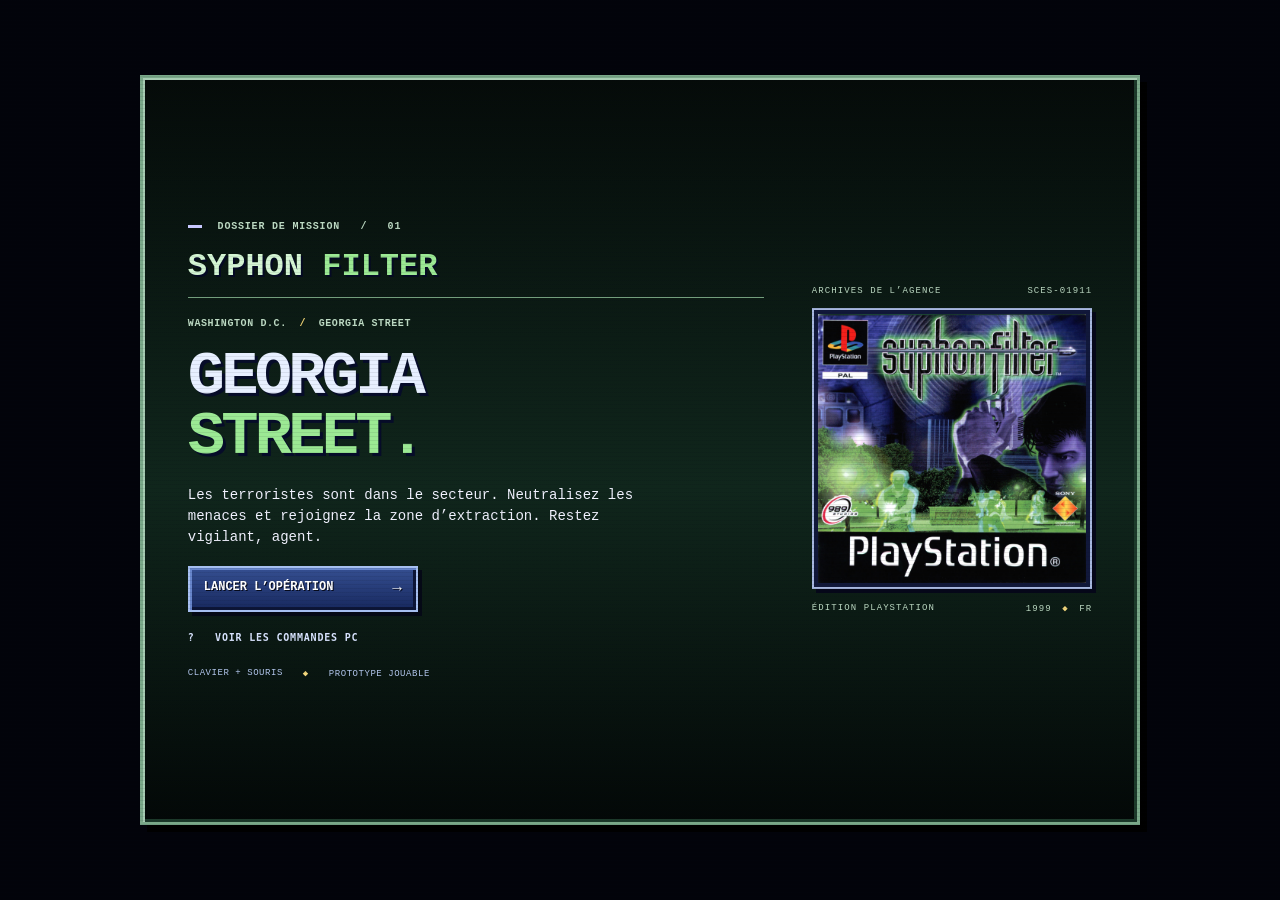
==== preview/index.html @ b29f9eac "Preview retro interface and camera fixes" ====
<!doctype html>
<html lang="fr">
<head>
  <meta charset="utf-8">
  <meta name="viewport" content="width=device-width,initial-scale=1">
  <meta name="theme-color" content="#07100e">
  <title>Syphon Filter — Georgia Street</title>
  <link rel="stylesheet" href="web/interface.css?v=4">
</head>
<body>
  <main class="game-shell" aria-label="Syphon Filter, mission Georgia Street">
    <canvas id="game" tabindex="0" aria-label="Vue à la troisième personne de Georgia Street"></canvas>
    <div class="screen-shade" aria-hidden="true"></div>
    <header class="mission-header"><div class="mission-id"><span>AGENCE / OPÉRATION 01</span><strong>GEORGIA STREET</strong></div><div class="connection"><i></i><span id="frame-state">EN ATTENTE</span></div></header>
    <div class="objectives"><div class="objectives-title">OBJECTIFS PROVISOIRES <span id="remaining-hud">MENACES · 03</span></div><div class="objective" id="objective-threats"><b>01</b><span>Sécuriser la zone</span></div><div class="objective" id="objective-exit"><b>02</b><span>Rejoindre l’extraction</span></div><span id="objective-hud" class="sr-only">SÉCURISEZ LA ZONE</span></div>
    <div class="reticle" aria-hidden="true"><i></i></div>
    <div class="message" id="message" aria-live="polite">EN ATTENTE DE L’AGENT</div>
    <div class="hud-bottom"><div class="health"><div class="hud-label">INTÉGRITÉ <strong id="health-hud">100</strong></div><div class="meter"><div id="health-bar"></div></div></div><div class="agent-label"><span>AGENT DE TERRAIN</span><strong>GABE LOGAN</strong></div><div class="ammo"><span>9 MM · SILENCIEUX</span><strong id="ammo-hud">15 / 45</strong></div></div>
    <button class="help-open" id="help-open" type="button" aria-haspopup="dialog">? &nbsp; COMMANDES PC · H</button>
    <div class="controls-hint">Z / S <span>AVANCER / RECULER</span><i>·</i> Q / D <span>TOURNER</span><i>·</i> SOURIS <span>VISER</span><i>·</i> CLIC <span>TIRER</span><i>·</i> R <span>RECHARGER</span><i>·</i> ÉCHAP <span>LIBÉRER LA SOURIS</span></div>
    <div class="sr-only" aria-hidden="true"><span id="health-side">100 %</span><span id="ammo-side">15 / 45</span><span id="status-side">EN ATTENTE</span></div>
    <div class="cinematics" id="cinematics" hidden><video id="intro-video" playsinline preload="none" aria-label="Cinématique originale du jeu"></video><button type="button" id="skip-intro">PASSER LES CINÉMATIQUES <span>→</span></button></div>
    <div class="overlay" id="overlay">
      <div class="overlay-inner">
        <div class="overlay-card">
          <div class="overlay-kicker"><span></span> DOSSIER DE MISSION &nbsp; / &nbsp; 01</div>
          <h1>SYPHON <em>FILTER</em></h1>
          <div class="rule"></div>
          <div class="briefing-label">WASHINGTON D.C. <span>/</span> GEORGIA STREET</div>
          <h2 id="overlay-title">GEORGIA<br><em>STREET.</em></h2>
          <p id="overlay-text">Les terroristes sont dans le secteur. Neutralisez les menaces et rejoignez la zone d’extraction. Restez vigilant, agent.</p>
          <button id="start" type="button">LANCER L’OPÉRATION <span>→</span></button>
          <button class="help-link" id="help-brief" type="button" aria-haspopup="dialog">? &nbsp; VOIR LES COMMANDES PC</button>
          <div class="overlay-meta"><span>CLAVIER + SOURIS</span><span>PROTOTYPE JOUABLE</span></div>
        </div>
        <figure class="cover-display" aria-label="Jaquette originale française du jeu PlayStation">
          <div class="cover-topline"><span>ARCHIVES DE L’AGENCE</span><span>SCES-01911</span></div>
          <div class="cover-frame"><img src="web/assets/cover.jpg" alt="Jaquette originale de Syphon Filter sur PlayStation" width="1406" height="1407"></div>
          <figcaption><span>ÉDITION PLAYSTATION</span><span>1999 <b>◆</b> FR</span></figcaption>
        </figure>
      </div>
    </div>
    <dialog id="controls-dialog" class="controls-dialog" aria-labelledby="controls-title">
      <div class="tutorial-heading"><span>GUIDE DE TERRAIN / PC</span><h2 id="controls-title">COMMANDES <em>PC</em></h2><p>Prends le temps de t’entraîner : la partie est en pause pendant la lecture.</p></div>
      <div class="tutorial-grid">
        <div><div class="tutorial-keys"><kbd>Z</kbd><kbd>Q</kbd><kbd>S</kbd><kbd>D</kbd><span>ou</span><kbd>↑</kbd><kbd>←</kbd><kbd>↓</kbd><kbd>→</kbd></div><strong>Se déplacer</strong><p>Z avance, S recule ; Q et D font tourner Gabe à gauche et à droite.</p></div>
        <div><div class="tutorial-keys"><kbd>SOURIS</kbd></div><strong>Regarder et viser</strong><p>Bouge la souris pour tourner la caméra et placer le viseur sur une cible.</p></div>
        <div><div class="tutorial-keys"><kbd>CLIC GAUCHE</kbd></div><strong>Tirer</strong><p>Clique pour tirer. Les murs et les véhicules arrêtent les balles.</p></div>
        <div><div class="tutorial-keys"><kbd>R</kbd><kbd>MAJ</kbd></div><strong>Recharger / marcher</strong><p>R recharge. Maintiens Maj pour te déplacer plus lentement.</p></div>
        <div><div class="tutorial-keys"><kbd>ÉCHAP</kbd><kbd>CLIC</kbd></div><strong>Libérer la souris</strong><p>Échap libère le pointeur ; clique dans le jeu pour reprendre la visée.</p></div>
      </div>
      <div class="tutorial-actions"><span>Appuie sur H pour rouvrir ce guide à tout moment.</span><button type="button" id="help-close">J’AI COMPRIS <b>→</b></button></div>
    </dialog>
  </main>
  <script src="web/assets/intro-briefing.js?v=4"></script>
  <script src="web/assets/georgia-street.js?v=4"></script>
  <script src="web/assets/georgia-textured.js?v=4"></script>
  <script src="web/assets/characters.js?v=4"></script>
  <script src="web/assets/animations.js?v=4"></script>
  <script src="web/assets/props.js?v=4"></script>
  <script src="web/math.js?v=4"></script>
  <script src="web/renderer.js?v=4"></script>
  <script src="web/tutorial.js?v=4"></script>
  <script src="web/mission.js?v=4"></script>
  <script src="web/ps1-rules.js?v=4"></script>
  <script src="web/game.js?v=4"></script>
</body>
</html>
---- preview/web/interface.css ----
:root{color-scheme:dark;--ink:#dce9d7;--accent:#bfe875;--muted:#95a79a;--panel:#101a17}*{box-sizing:border-box}html,body{height:100%;margin:0;background:#09110f;color:var(--ink);font-family:Arial,system-ui,sans-serif;overflow:hidden}.game-shell{position:relative;width:100%;height:100%;min-height:360px;overflow:hidden;background:#101b16}canvas{display:block;width:100%;height:100%;outline:none;cursor:crosshair}.screen-shade{position:absolute;inset:0;pointer-events:none;background:linear-gradient(to bottom,rgba(3,8,7,.62),transparent 20%,transparent 69%,rgba(3,8,7,.8)),linear-gradient(90deg,rgba(3,8,7,.25),transparent 30%,transparent 70%,rgba(3,8,7,.25))}.mission-header,.objectives,.hud-bottom,.controls-hint,.message,.overlay-kicker,.briefing-label,.overlay-meta{font-family:ui-monospace,Consolas,monospace;letter-spacing:.11em}.mission-header{position:absolute;inset:27px 32px auto;display:flex;align-items:start;justify-content:space-between;pointer-events:none}.mission-id span,.mission-id strong{display:block}.mission-id span{font-size:9px;color:#a1b5a1}.mission-id strong{font-size:14px;letter-spacing:.14em;margin-top:7px}.connection{font-size:10px;color:#d5e4cd}.connection i{display:inline-block;width:7px;height:7px;border-radius:50%;background:var(--accent);box-shadow:0 0 9px var(--accent);margin-right:8px}.objectives{position:absolute;right:32px;top:95px;min-width:232px;padding:14px 16px;background:rgba(6,14,10,.75);border-left:2px solid #a5cc70;font-size:10px;pointer-events:none}.objectives-title{display:flex;justify-content:space-between;gap:12px;color:#a4b7a3;padding-bottom:10px;border-bottom:1px solid #455844}.objectives-title span{color:var(--accent);font-size:9px}.objective{display:flex;align-items:center;gap:10px;margin-top:11px;color:#d3dfcc;letter-spacing:.02em}.objective b{display:grid;place-items:center;border:1px solid #70826e;width:23px;height:23px;font-size:9px;font-weight:400}.objective.done b{background:var(--accent);border-color:var(--accent);color:#0a120a}.reticle{position:absolute;top:50%;left:50%;width:27px;height:27px;transform:translate(-50%,-50%);border:1px solid rgba(211,239,192,.7);border-radius:50%;pointer-events:none}.reticle:before,.reticle:after,.reticle i:before,.reticle i:after{content:'';position:absolute;background:#dcf4d1}.reticle:before,.reticle:after{height:1px;width:7px;top:12px}.reticle:before{left:-7px}.reticle:after{right:-7px}.reticle i:before,.reticle i:after{width:1px;height:7px;left:12px}.reticle i:before{top:-7px}.reticle i:after{bottom:-7px}.message{position:absolute;left:50%;bottom:120px;transform:translateX(-50%);background:rgba(5,13,8,.75);padding:8px 13px;font-size:10px;color:#d6ebc5;white-space:nowrap;pointer-events:none}.hud-bottom{position:absolute;bottom:50px;left:32px;right:32px;display:flex;align-items:end;gap:18px;pointer-events:none}.health{width:180px}.hud-label,.ammo span,.agent-label span{display:block;color:#a8bba7;font-size:9px}.hud-label strong{float:right;color:#f0f6eb;font-size:15px}.meter{height:6px;background:#344337;border:1px solid #63765e;margin-top:9px}.meter>div{width:100%;height:100%;background:var(--accent)}.agent-label{border-left:1px solid #667b66;padding-left:17px}.agent-label strong{display:block;margin-top:7px;font-size:12px}.ammo{margin-left:auto;text-align:right}.ammo strong{display:block;margin-top:5px;font-size:25px;font-weight:700;color:#f5f9ed;letter-spacing:.02em}.controls-hint{position:absolute;bottom:18px;left:32px;right:32px;color:#c6d6c1;font-size:9px;pointer-events:none}.controls-hint span{color:#8b9c8a}.controls-hint i{font-style:normal;color:var(--accent);padding:0 8px}.overlay{position:absolute;inset:0;display:flex;align-items:center;padding:6vw;background:linear-gradient(90deg,rgba(4,10,7,.97),rgba(4,10,7,.88) 34%,rgba(4,10,7,.36) 68%,rgba(4,10,7,.22))}.overlay[hidden]{display:none}.overlay-card{width:min(550px,100%)}.overlay-kicker{color:var(--accent);font-size:10px}.overlay-kicker span{display:inline-block;width:22px;height:2px;vertical-align:middle;background:var(--accent);margin-right:9px}.overlay h1{font-size:clamp(20px,3vw,34px);letter-spacing:-.04em;margin:25px 0 18px;font-weight:900}.overlay h1 em,.overlay h2 em{font-style:normal;color:var(--accent)}.rule{width:100%;height:1px;background:#52664e}.briefing-label{font-size:10px;color:#a6b9a2;margin-top:25px}.briefing-label span{color:var(--accent);margin:0 6px}.overlay h2{font-size:clamp(50px,7vw,96px);line-height:.88;letter-spacing:-.055em;margin:18px 0;font-weight:900}.overlay p{max-width:390px;color:#b3c2af;font-size:15px;line-height:1.65;margin:0 0 27px}.overlay button{background:var(--accent);color:#101a0d;border:0;padding:17px 20px;font:700 11px ui-monospace,monospace;letter-spacing:.07em;cursor:pointer}.overlay button:hover{background:#e4ffa9}.overlay button span{font-size:16px;margin-left:25px}.overlay button:disabled{opacity:.4;cursor:default}.overlay-meta{display:flex;gap:20px;margin-top:28px;font-size:9px;color:#829580}.sr-only{position:absolute;width:1px;height:1px;overflow:hidden;clip:rect(0,0,0,0);white-space:nowrap}@media(max-width:700px){.mission-header{inset:18px 18px auto}.objectives{right:18px;top:75px;min-width:190px}.hud-bottom{left:18px;right:18px;bottom:42px}.health{width:110px}.agent-label{display:none}.controls-hint{left:18px;right:18px;bottom:12px;font-size:8px}.controls-hint i{padding:0 3px}.message{bottom:105px;max-width:90%;overflow:hidden;text-overflow:ellipsis}.overlay{padding:7vw}.overlay p{font-size:13px}.overlay h2{font-size:52px}.overlay-meta{margin-top:18px}}

.cinematics{position:absolute;inset:0;z-index:5;background:#000;display:flex;align-items:center;justify-content:center}.cinematics[hidden]{display:none}.cinematics video{display:block;width:100%;height:100%;object-fit:contain}.cinematics button{position:absolute;right:28px;bottom:28px;background:rgba(4,12,8,.8);border:1px solid #9cb98c;color:#e4f1dc;padding:12px 16px;font:700 10px ui-monospace,monospace;letter-spacing:.08em;cursor:pointer}.cinematics button span{padding-left:12px}.overlay p.briefing-text{max-height:32vh;overflow:auto;white-space:pre-line;font-size:13px}.overlay.briefing .overlay-card{max-height:94vh;overflow:auto}.overlay.briefing h2{font-size:clamp(30px,4vw,54px);line-height:1;margin:12px 0}.overlay.briefing .overlay-meta{margin-top:14px}

/* The briefing overlay pairs the mission dossier with the original cover. */
.overlay {
  z-index: 3;
  padding: clamp(24px, 5vw, 76px);
  overflow: auto;
  background:
    radial-gradient(ellipse at 76% 43%, rgba(36, 70, 79, .35), transparent 39%),
    linear-gradient(100deg, rgba(5, 11, 14, .99) 0%, rgba(5, 13, 16, .96) 48%, rgba(5, 12, 15, .87) 100%);
}
.overlay-inner {
  display: grid;
  grid-template-columns: minmax(0, 1fr) minmax(220px, 420px);
  gap: clamp(45px, 8vw, 140px);
  align-items: center;
  width: min(100%, 1220px);
  margin: auto;
}
.overlay-card { width: 100%; max-width: 570px; min-width: 0; }
.overlay-kicker { color: #bde67e; letter-spacing: .16em; }
.overlay h1 { font-size: clamp(22px, 2.7vw, 33px); letter-spacing: .025em; margin: 28px 0 20px; }
.overlay h1 em { color: #d8ecd0; }
.rule { background: linear-gradient(90deg, #718b6c, rgba(113,139,108,.1)); }
.briefing-label { margin-top: 34px; color: #b2c6b1; }
.overlay h2 { margin: 22px 0; font-size: clamp(56px, 7.3vw, 108px); letter-spacing: -.06em; }
.overlay h2 em { color: #caf18a; }
.overlay p { max-width: 450px; color: #becbc0; font-size: clamp(14px,1.05vw,16px); line-height: 1.65; }
.overlay button { padding: 18px 20px; min-width: 250px; text-align: left; background: #c8ed88; box-shadow: 0 10px 32px rgba(140,191,92,.1); }
.overlay button span { float: right; margin-left: 24px; }
.overlay button:focus-visible,.cinematics button:focus-visible { outline: 3px solid #f3fff0; outline-offset: 4px; }
.overlay-meta { margin-top: 30px; color: #94a692; }
.overlay-meta span + span:before { content: '◆'; color: #bde67e; margin-right: 20px; }
.cover-display { margin: 0; width: 100%; position: relative; }
.cover-display:before { content: ''; position: absolute; inset: 28% -12% -9% 13%; background: #70b99a; filter: blur(95px); opacity: .12; pointer-events: none; }
.cover-topline,.cover-display figcaption { position: relative; display: flex; justify-content: space-between; gap: 12px; font: 9px ui-monospace,Consolas,monospace; letter-spacing: .12em; color: #9bb4ab; }
.cover-topline { margin-bottom: 12px; }
.cover-frame { position: relative; padding: 6px; border: 1px solid rgba(184,220,189,.45); background: rgba(12,22,26,.8); box-shadow: 0 26px 70px rgba(0,0,0,.45),0 0 50px rgba(80,155,125,.1); }
.cover-frame:before,.cover-frame:after { content: ''; position: absolute; width: 16px; height: 16px; border-color: #c5ed8b; pointer-events: none; z-index: 1; }
.cover-frame:before { top: -3px; left: -3px; border-top: 2px solid; border-left: 2px solid; }
.cover-frame:after { bottom: -3px; right: -3px; border-bottom: 2px solid; border-right: 2px solid; }
.cover-frame img { display: block; width: 100%; height: auto; }
.cover-display figcaption { margin-top: 14px; }
.cover-display figcaption b { color: #c8ed88; padding: 0 4px; }
.overlay.briefing .overlay-inner { align-items: center; }
.overlay.briefing .overlay-card { max-height: min(90vh, 850px); padding-right: 4px; }
.overlay.briefing p.briefing-text { max-height: min(38vh, 360px); color: #c4d0c3; padding-right: 12px; }
@media(max-width: 850px) {
  .overlay-inner { grid-template-columns: minmax(0,1fr) minmax(155px,34%); gap: 30px; }
  .overlay h2 { font-size: clamp(48px,8vw,72px); }
}
@media(max-width: 600px) {
  .overlay { align-items: flex-start; padding: 25px 22px; }
  .overlay-inner { grid-template-columns: minmax(0,1fr) 112px; gap: 14px; align-items: start; }
  .overlay-card { display: contents; }
  .overlay-kicker,.overlay h1,.rule,.briefing-label,.overlay h2,.overlay p,.overlay button,.overlay-meta { grid-column: 1 / -1; }
  .overlay-kicker { margin-top: 3px; }
  .overlay h1 { margin: 4px 0 0; font-size: 24px; }
  .rule { margin: 0; }
  .briefing-label { grid-column: 1; margin: 4px 0 0; line-height: 1.6; }
  .overlay h2 { grid-column: 1; font-size: clamp(38px,10vw,56px); margin: 0; }
  .overlay p { grid-column: 1 / -1; margin: 0; font-size: 13px; line-height: 1.5; }
  .overlay button { margin-top: 2px; width: 100%; }
  .overlay-meta { margin-top: 0; font-size: 8px; }
  .cover-display { grid-column: 2; grid-row: 4 / span 2; }
  .cover-topline,.cover-display figcaption { display: none; }
  .cover-frame { padding: 3px; }
  .overlay.briefing .overlay-card { display: contents; }
  .overlay.briefing p.briefing-text { max-height: 30vh; }
}
@media(max-height: 600px) and (min-width: 601px) {
  .overlay { padding-block: 18px; }
  .overlay-inner { grid-template-columns: minmax(0,1fr) minmax(160px, min(36vh,300px)); }
  .overlay h1 { margin: 12px 0; }
  .briefing-label { margin-top: 14px; }
  .overlay h2 { margin: 10px 0; font-size: clamp(40px,10vh,65px); }
  .overlay p { margin-bottom: 12px; }
  .overlay-meta { margin-top: 12px; }
}
.help-open{position:absolute;z-index:2;right:32px;bottom:90px;border:1px solid #91a98e;background:rgba(5,13,8,.8);color:#e0ecd9;padding:10px 13px;font:700 10px ui-monospace,monospace;letter-spacing:.08em;cursor:pointer}.overlay .help-link{display:block;min-width:0;margin-top:13px;padding:7px 0;background:transparent;box-shadow:none;color:#c9dfbc;border:0;font-size:10px;letter-spacing:.08em;text-align:left}.overlay .help-link:hover{background:transparent;color:#f2ffe9}.controls-dialog{width:min(760px,calc(100vw - 32px));max-height:min(90vh,850px);overflow:auto;border:1px solid #698364;background:#101a17;color:#e3efdf;padding:clamp(20px,4vw,38px);box-shadow:0 30px 100px #000}.controls-dialog::backdrop{background:rgba(2,7,5,.87)}.tutorial-heading>span,.tutorial-actions span{font:10px ui-monospace,monospace;letter-spacing:.1em;color:#9eb39d}.tutorial-heading h2{font-size:clamp(34px,5vw,55px);letter-spacing:-.04em;margin:12px 0 8px}.tutorial-heading h2 em{font-style:normal;color:#c7ec8a}.tutorial-heading p,.tutorial-grid p{color:#a9baaa;line-height:1.5;font-size:13px;margin:7px 0}.tutorial-grid{display:grid;grid-template-columns:1fr 1fr;gap:20px;padding:25px 0}.tutorial-grid>div{border-top:1px solid #465b48;padding-top:14px}.tutorial-grid strong{display:block;color:#edf6e8;font-size:14px;margin-top:11px}.tutorial-keys{display:flex;align-items:center;gap:4px;flex-wrap:wrap}.tutorial-keys kbd{font:700 10px ui-monospace,monospace;min-width:25px;text-align:center;border:1px solid #708771;background:#203023;color:#e5f3dc;padding:7px}.tutorial-keys span{color:#91a391;font-size:11px;padding:0 3px}.tutorial-actions{display:flex;align-items:center;justify-content:space-between;gap:20px;border-top:1px solid #465b48;padding-top:20px}.tutorial-actions button{border:0;background:#c8ed88;color:#101a0d;padding:14px 18px;cursor:pointer;font:700 11px ui-monospace,monospace;white-space:nowrap}.tutorial-actions b{margin-left:16px}.help-open:focus-visible,.help-link:focus-visible,.tutorial-actions button:focus-visible{outline:3px solid #fff;outline-offset:3px}@media(max-width:700px){.help-open{right:18px;bottom:90px}.tutorial-grid{grid-template-columns:1fr;gap:12px}.tutorial-actions{align-items:stretch;flex-direction:column}.tutorial-actions button{width:100%}}
@media (min-width: 701px) and (max-height: 800px){.controls-dialog{padding:24px 30px}.tutorial-heading h2{font-size:42px;margin:7px 0}.tutorial-heading p{margin:5px 0}.tutorial-grid{gap:12px 20px;padding:14px 0}.tutorial-grid>div{padding-top:9px}.tutorial-grid strong{margin-top:7px}.tutorial-grid p{margin:4px 0;font-size:12px}.tutorial-actions{padding-top:13px}}
/* Retro console presentation: hard-edged panels, scanlines and a compact HUD. */
:root{--ink:#e8eeff;--accent:#f4d777;--muted:#aebde7;--panel:#101c4b}
.game-shell{background:#05091b}
.game-shell::after{content:'';position:absolute;inset:0;z-index:4;pointer-events:none;background:repeating-linear-gradient(to bottom,rgba(3,8,22,.08) 0,rgba(3,8,22,.08) 1px,transparent 1px,transparent 4px)}
.mission-header,.objectives,.hud-bottom,.controls-hint,.message,.overlay-kicker,.briefing-label,.overlay-meta,.tutorial-heading,.tutorial-grid,.tutorial-actions{font-family:'Courier New',ui-monospace,monospace;letter-spacing:.06em}
.mission-id strong{font-size:16px;letter-spacing:.08em;color:#f4dfa2;text-shadow:2px 2px #000}
.connection i{background:#f4d777;box-shadow:0 0 6px #ffd767}
.objectives{background:rgba(10,21,60,.92);border:2px solid #7c9cda;box-shadow:inset 0 0 0 2px #162354,4px 4px 0 rgba(0,0,0,.55)}
.objectives-title{color:#f4d777;border-color:#5873ac}.objectives-title span{color:#dce7ff}.objective b{border-color:#8ea9e8;color:#e8efff}.objective.done b{background:#f4d777;color:#16121a;border-color:#f4d777}
.reticle{border:1px solid #f7d777;box-shadow:0 0 2px #000}.reticle:before,.reticle:after,.reticle i:before,.reticle i:after{background:#f7d777}
.message{background:#0d1944;border:1px solid #7c9cda;color:#f8e5a9;box-shadow:3px 3px 0 rgba(0,0,0,.65)}
.meter{background:#101b3d;border:1px solid #94a6c9}.meter>div{background:#efd070}.hud-label,.ammo span,.agent-label span{color:#d5dfff}.hud-label strong,.ammo strong{color:#fbe8a8;text-shadow:2px 2px #000}
.help-open{background:#172457;border:2px solid #93b4ee;color:#fff;box-shadow:inset -2px -2px #080f29,inset 2px 2px #4e67a5}.help-open:hover{color:#ffebaa}
.overlay{background:radial-gradient(ellipse at 78% 45%,rgba(40,78,142,.45),transparent 40%),linear-gradient(120deg,rgba(5,10,30,.98),rgba(9,20,58,.96) 55%,rgba(5,10,32,.92));}
.overlay-inner{position:relative;z-index:1}.overlay-kicker,.briefing-label{color:#c1d5ff}.overlay-kicker span{background:#f4d777}.overlay h1{font-family:'Arial Black',Arial,sans-serif;letter-spacing:.02em;text-shadow:3px 3px #07112f}.overlay h1 em{color:#f6dd8d}.overlay h2{font-family:'Arial Black',Arial,sans-serif;color:#e7efff;letter-spacing:-.04em;text-shadow:4px 4px #050a20}.overlay h2 em{color:#f3d77c}.rule{height:2px;background:linear-gradient(90deg,#a4bdf6,#283b79)}.overlay p{color:#d3def6}.overlay button:not(.help-link){background:linear-gradient(#354f91,#17285e);border:2px solid #a6bff1;box-shadow:inset 2px 2px #6886cc,inset -3px -3px #0c1537,4px 4px 0 #050916;color:#fff;text-shadow:1px 1px #050a1c}.overlay button:not(.help-link):hover{background:linear-gradient(#5776bb,#253b7b);color:#ffebae}.overlay .help-link{color:#d9e4ff}.overlay-meta{color:#b4c8ef}.overlay-meta span+span:before{color:#f3d77c}
.cover-display:before{background:#6c8bea;opacity:.15}.cover-topline,.cover-display figcaption{color:#c2d1f5}.cover-frame{padding:7px;background:#101a40;border:2px solid #a9c0ed;box-shadow:inset 2px 2px #6d87c2,inset -3px -3px #070d22,9px 9px 0 rgba(0,0,0,.55)}.cover-frame:before,.cover-frame:after{border-color:#f3d77c}.cover-display figcaption b{color:#f3d77c}
.controls-dialog{background:#111d4b;border:3px solid #a4baf0;color:#edf1ff;box-shadow:inset 2px 2px #6075ba,inset -3px -3px #080e28,0 30px 100px #000}.tutorial-heading h2 em{color:#f3d77c}.tutorial-heading>span,.tutorial-actions span,.tutorial-grid p,.tutorial-heading p{color:#bfcef4}.tutorial-grid>div,.tutorial-actions{border-color:#50699f}.tutorial-keys kbd{border-color:#9fb5e8;background:#253977;color:#fff;box-shadow:inset -2px -2px #101b45}.tutorial-actions button{background:#e8cf7d;color:#10152e;box-shadow:inset 2px 2px #fff0b6,inset -3px -3px #907831}
@media (prefers-reduced-motion:reduce){*,*::before,*::after{scroll-behavior:auto!important}}
/* The dossier is framed like a 320x240 PlayStation screen. */
.overlay{align-items:center;justify-content:center;padding:12px;background:#02030a}
.overlay-inner{width:min(94vw,122vh,1000px);max-height:94vh;aspect-ratio:4/3;padding:clamp(20px,3.5vw,45px);grid-template-columns:minmax(0,1fr) minmax(150px,31%);gap:clamp(20px,4vw,48px);border:3px solid #8298d3;box-shadow:inset 2px 2px #b4c1eb,inset -3px -3px #1b2856,7px 7px 0 #000;background:linear-gradient(180deg,#0c1643 0%,#17265d 54%,#0b1236 100%);overflow:auto}
.overlay-card{display:block;max-width:none}.overlay-kicker{font:700 10px 'Courier New',monospace;letter-spacing:.08em;color:#c8c8ff}.overlay-kicker span{background:#c8c8ff;width:14px;height:3px}.overlay h1{font:900 clamp(20px,3vw,32px) 'Courier New',monospace;letter-spacing:0;margin:16px 0 12px;text-shadow:2px 2px #050a24}.overlay h1 em{color:#e6df9c}.rule{height:1px;background:#8298d3}.briefing-label{font:700 10px 'Courier New',monospace;margin-top:20px;color:#c8c8ff}.overlay h2{font:900 clamp(34px,5vw,62px)/.96 'Courier New',monospace;letter-spacing:-.06em;margin:18px 0;text-shadow:3px 3px #060c29}.overlay h2 em{color:#f4dc86}.overlay p{font:14px/1.5 'Courier New',monospace;color:#f2f3ff;margin:0 0 18px;max-width:450px}.overlay button:not(.help-link){font:700 12px 'Courier New',monospace;letter-spacing:0;min-width:230px;padding:12px 14px}.overlay-meta{font:9px 'Courier New',monospace;margin-top:18px}.cover-display{max-width:290px;justify-self:end}.cover-display:before{display:none}.cover-topline,.cover-display figcaption{font:9px 'Courier New',monospace;color:#c8c8ff}.cover-frame{border:2px solid #a7b7df;padding:4px;box-shadow:4px 4px 0 #050719;background:#11183a}.cover-frame:before,.cover-frame:after{display:none}
.overlay.briefing .overlay-inner{display:flex;align-items:center;justify-content:center}.overlay.briefing .overlay-card{width:100%;max-width:800px;max-height:100%;padding:clamp(16px,2.5vw,28px);border:2px solid #9babdb;box-shadow:inset 1px 1px #c1cbec,inset -2px -2px #283467;background:#273e7a;overflow:auto}.overlay.briefing .cover-display{display:none}.overlay.briefing .briefing-label{margin-top:12px}.overlay.briefing h2{font-size:clamp(25px,3.2vw,39px);margin:10px 0}.overlay.briefing p.briefing-text{max-height:34vh;color:#fff;font:13px/1.5 'Courier New',monospace;margin-bottom:14px}.overlay.briefing .overlay-meta{margin-top:12px}
@media(max-width:600px){.overlay{align-items:center;padding:8px}.overlay-inner{width:96vw;max-height:94vh;aspect-ratio:auto;min-height:0;padding:16px;grid-template-columns:minmax(0,1fr) 105px;gap:10px}.overlay-card{display:contents}.overlay h1{font-size:22px;margin:2px 0}.briefing-label{margin:4px 0}.overlay h2{font-size:clamp(31px,9vw,45px);margin:4px 0}.overlay p{font-size:12px;margin:4px 0}.overlay button:not(.help-link){width:100%;min-width:0}.cover-display{grid-column:2;grid-row:4/span 2}.overlay.briefing .overlay-inner{display:block}.overlay.briefing .overlay-card{display:block;width:100%;max-height:82vh}.overlay.briefing p.briefing-text{max-height:34vh}}
/* The title screen uses the original game's dark green palette; the dossier stays blue. */
.overlay-inner{background:linear-gradient(180deg,#050b09 0%,#10261c 55%,#030807 100%);border-color:#7aa889;box-shadow:inset 2px 2px #a6cbb2,inset -3px -3px #1c392a,7px 7px 0 #000}.overlay h1{color:#d4f5d3}.overlay h1 em{color:#9ce994}.overlay h2 em{color:#9ce994}.overlay-kicker,.briefing-label,.cover-topline,.cover-display figcaption{color:#bedbc4}.rule{background:#739e7c}.overlay.briefing .overlay-inner{background:#060a20;border-color:#8298d3;box-shadow:inset 2px 2px #b4c1eb,inset -3px -3px #1b2856,7px 7px 0 #000}.overlay.briefing h2 em{color:#f4dc86}
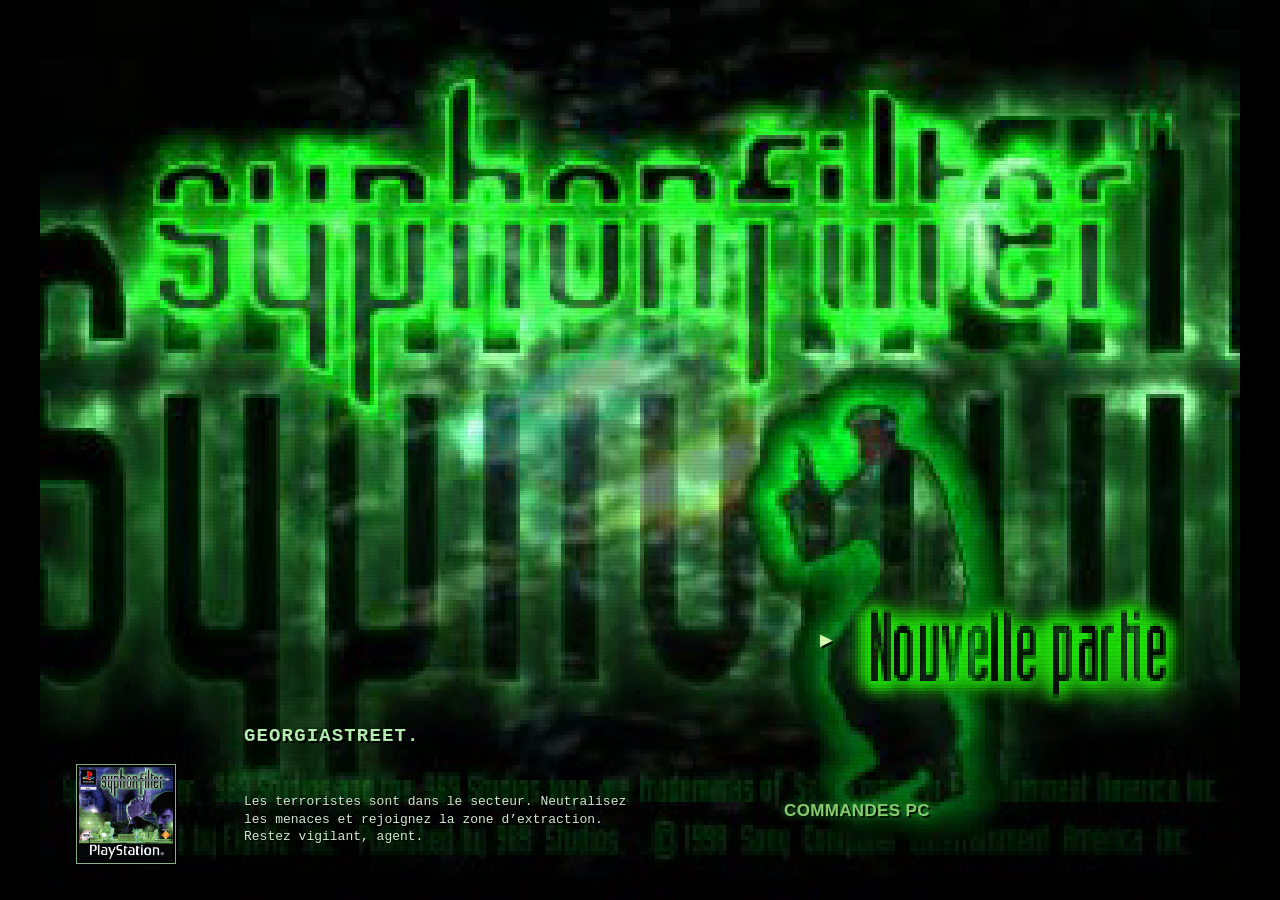
==== commit c0694d1e: "Preview PS1 title and gameplay improvements" ====
--- a/preview/index.html
+++ b/preview/index.html
@@ -5,7 +5,7 @@
   <meta name="viewport" content="width=device-width,initial-scale=1">
   <meta name="theme-color" content="#07100e">
   <title>Syphon Filter — Georgia Street</title>
-  <link rel="stylesheet" href="web/interface.css?v=4">
+  <link rel="stylesheet" href="web/interface.css?v=7">
 </head>
 <body>
   <main class="game-shell" aria-label="Syphon Filter, mission Georgia Street">
@@ -17,11 +17,12 @@
     <div class="message" id="message" aria-live="polite">EN ATTENTE DE L’AGENT</div>
     <div class="hud-bottom"><div class="health"><div class="hud-label">INTÉGRITÉ <strong id="health-hud">100</strong></div><div class="meter"><div id="health-bar"></div></div></div><div class="agent-label"><span>AGENT DE TERRAIN</span><strong>GABE LOGAN</strong></div><div class="ammo"><span>9 MM · SILENCIEUX</span><strong id="ammo-hud">15 / 45</strong></div></div>
     <button class="help-open" id="help-open" type="button" aria-haspopup="dialog">? &nbsp; COMMANDES PC · H</button>
-    <div class="controls-hint">Z / S <span>AVANCER / RECULER</span><i>·</i> Q / D <span>TOURNER</span><i>·</i> SOURIS <span>VISER</span><i>·</i> CLIC <span>TIRER</span><i>·</i> R <span>RECHARGER</span><i>·</i> ÉCHAP <span>LIBÉRER LA SOURIS</span></div>
+    <div class="controls-hint">Z / S <span>AVANCER / RECULER</span><i>·</i> Q / D <span>TOURNER</span><i>·</i> SOURIS <span>VISER</span><i>·</i> CLIC GAUCHE / ESPACE <span>TIRER</span><i>·</i> E <span>INTERAGIR</span><i>·</i> R <span>RECHARGER</span><i>·</i> H <span>AIDE</span></div>
     <div class="sr-only" aria-hidden="true"><span id="health-side">100 %</span><span id="ammo-side">15 / 45</span><span id="status-side">EN ATTENTE</span></div>
     <div class="cinematics" id="cinematics" hidden><video id="intro-video" playsinline preload="none" aria-label="Cinématique originale du jeu"></video><button type="button" id="skip-intro">PASSER LES CINÉMATIQUES <span>→</span></button></div>
     <div class="overlay" id="overlay">
       <div class="overlay-inner">
+        <video id="title-background" class="title-background" src="web/assets/title-loop.mp4" poster="web/assets/title-poster.png" autoplay muted loop playsinline preload="auto" aria-hidden="true"></video>
         <div class="overlay-card">
           <div class="overlay-kicker"><span></span> DOSSIER DE MISSION &nbsp; / &nbsp; 01</div>
           <h1>SYPHON <em>FILTER</em></h1>
@@ -29,8 +30,9 @@
           <div class="briefing-label">WASHINGTON D.C. <span>/</span> GEORGIA STREET</div>
           <h2 id="overlay-title">GEORGIA<br><em>STREET.</em></h2>
           <p id="overlay-text">Les terroristes sont dans le secteur. Neutralisez les menaces et rejoignez la zone d’extraction. Restez vigilant, agent.</p>
-          <button id="start" type="button">LANCER L’OPÉRATION <span>→</span></button>
-          <button class="help-link" id="help-brief" type="button" aria-haspopup="dialog">? &nbsp; VOIR LES COMMANDES PC</button>
+          <div class="briefing-hint">▼ &nbsp; FAIS DÉFILER LE TEXTE POUR LIRE LES OBJECTIFS</div>
+          <button id="start" type="button"><span class="title-start-label">NOUVELLE PARTIE</span><img class="title-start-sprite" src="web/assets/title-new.png" alt="" aria-hidden="true"></button>
+          <button class="help-link" id="help-brief" type="button" aria-haspopup="dialog">COMMANDES PC</button>
           <div class="overlay-meta"><span>CLAVIER + SOURIS</span><span>PROTOTYPE JOUABLE</span></div>
         </div>
         <figure class="cover-display" aria-label="Jaquette originale française du jeu PlayStation">
@@ -45,24 +47,27 @@
       <div class="tutorial-grid">
         <div><div class="tutorial-keys"><kbd>Z</kbd><kbd>Q</kbd><kbd>S</kbd><kbd>D</kbd><span>ou</span><kbd>↑</kbd><kbd>←</kbd><kbd>↓</kbd><kbd>→</kbd></div><strong>Se déplacer</strong><p>Z avance, S recule ; Q et D font tourner Gabe à gauche et à droite.</p></div>
         <div><div class="tutorial-keys"><kbd>SOURIS</kbd></div><strong>Regarder et viser</strong><p>Bouge la souris pour tourner la caméra et placer le viseur sur une cible.</p></div>
-        <div><div class="tutorial-keys"><kbd>CLIC GAUCHE</kbd></div><strong>Tirer</strong><p>Clique pour tirer. Les murs et les véhicules arrêtent les balles.</p></div>
+        <div><div class="tutorial-keys"><kbd>CLIC GAUCHE</kbd><span>ou</span><kbd>ESPACE</kbd></div><strong>Tirer</strong><p>Vise puis tire. Un repère rouge signale un ennemi visible ; les murs et les véhicules arrêtent les balles.</p></div>
+        <div><div class="tutorial-keys"><kbd>E</kbd></div><strong>Examiner</strong><p>Approche-toi d’un ennemi neutralisé ou d’un mécanisme et appuie sur E. Certains mécanismes restent à intégrer.</p></div>
         <div><div class="tutorial-keys"><kbd>R</kbd><kbd>MAJ</kbd></div><strong>Recharger / marcher</strong><p>R recharge. Maintiens Maj pour te déplacer plus lentement.</p></div>
         <div><div class="tutorial-keys"><kbd>ÉCHAP</kbd><kbd>CLIC</kbd></div><strong>Libérer la souris</strong><p>Échap libère le pointeur ; clique dans le jeu pour reprendre la visée.</p></div>
       </div>
       <div class="tutorial-actions"><span>Appuie sur H pour rouvrir ce guide à tout moment.</span><button type="button" id="help-close">J’AI COMPRIS <b>→</b></button></div>
     </dialog>
   </main>
-  <script src="web/assets/intro-briefing.js?v=4"></script>
-  <script src="web/assets/georgia-street.js?v=4"></script>
-  <script src="web/assets/georgia-textured.js?v=4"></script>
-  <script src="web/assets/characters.js?v=4"></script>
-  <script src="web/assets/animations.js?v=4"></script>
-  <script src="web/assets/props.js?v=4"></script>
-  <script src="web/math.js?v=4"></script>
-  <script src="web/renderer.js?v=4"></script>
-  <script src="web/tutorial.js?v=4"></script>
-  <script src="web/mission.js?v=4"></script>
-  <script src="web/ps1-rules.js?v=4"></script>
-  <script src="web/game.js?v=4"></script>
+  <script src="web/assets/intro-briefing.js?v=7"></script>
+  <script src="web/assets/georgia-street.js?v=7"></script>
+  <script src="web/assets/georgia-textured.js?v=7"></script>
+  <script src="web/assets/characters.js?v=7"></script>
+  <script src="web/assets/animations.js?v=7"></script>
+  <script src="web/assets/props.js?v=7"></script>
+  <script src="web/assets/weapon.js?v=7"></script>
+  <script src="web/math.js?v=7"></script>
+  <script src="web/renderer.js?v=7"></script>
+  <script src="web/title-screen.js?v=7"></script>
+  <script src="web/tutorial.js?v=7"></script>
+  <script src="web/mission.js?v=7"></script>
+  <script src="web/ps1-rules.js?v=7"></script>
+  <script src="web/game.js?v=7"></script>
 </body>
 </html>
--- a/preview/web/interface.css
+++ b/preview/web/interface.css
@@ -107,3 +107,31 @@
 @media(max-width:600px){.overlay{align-items:center;padding:8px}.overlay-inner{width:96vw;max-height:94vh;aspect-ratio:auto;min-height:0;padding:16px;grid-template-columns:minmax(0,1fr) 105px;gap:10px}.overlay-card{display:contents}.overlay h1{font-size:22px;margin:2px 0}.briefing-label{margin:4px 0}.overlay h2{font-size:clamp(31px,9vw,45px);margin:4px 0}.overlay p{font-size:12px;margin:4px 0}.overlay button:not(.help-link){width:100%;min-width:0}.cover-display{grid-column:2;grid-row:4/span 2}.overlay.briefing .overlay-inner{display:block}.overlay.briefing .overlay-card{display:block;width:100%;max-height:82vh}.overlay.briefing p.briefing-text{max-height:34vh}}
 /* The title screen uses the original game's dark green palette; the dossier stays blue. */
 .overlay-inner{background:linear-gradient(180deg,#050b09 0%,#10261c 55%,#030807 100%);border-color:#7aa889;box-shadow:inset 2px 2px #a6cbb2,inset -3px -3px #1c392a,7px 7px 0 #000}.overlay h1{color:#d4f5d3}.overlay h1 em{color:#9ce994}.overlay h2 em{color:#9ce994}.overlay-kicker,.briefing-label,.cover-topline,.cover-display figcaption{color:#bedbc4}.rule{background:#739e7c}.overlay.briefing .overlay-inner{background:#060a20;border-color:#8298d3;box-shadow:inset 2px 2px #b4c1eb,inset -3px -3px #1b2856,7px 7px 0 #000}.overlay.briefing h2 em{color:#f4dc86}
+/* Keep the briefing controls visible while long mission text scrolls. */
+.overlay.briefing .overlay-card{display:flex;flex-direction:column;overflow:hidden}.overlay.briefing .overlay-card>*{flex-shrink:0}.overlay.briefing p.briefing-text{flex:1 1 auto;min-height:70px;max-height:none;max-width:none;overflow-y:auto}.overlay.briefing button:not(.help-link){align-self:flex-start}.overlay.briefing .overlay-meta{display:none}
+.briefing-hint{display:none}.overlay.briefing .briefing-hint{display:block;color:#d6ddff;font:9px 'Courier New',monospace;letter-spacing:.03em;margin:0 0 10px}
+/* Original PS1 title movie and compact menu; the French dossier remains separate. */
+.title-background{display:none}
+.overlay:not(.briefing){padding:0;background:#000;align-items:center;justify-content:center}
+.overlay:not(.briefing) .overlay-inner{position:relative;display:block;width:min(100vw,133.333vh);height:auto;max-height:100vh;aspect-ratio:4/3;padding:0;overflow:hidden;border:0;box-shadow:none;background:#030b05}
+.overlay:not(.briefing) .title-background{display:block;position:absolute;inset:0;width:100%;height:100%;object-fit:fill;image-rendering:pixelated}
+.overlay:not(.briefing) .overlay-inner::after{content:'';position:absolute;inset:56% 0 0;z-index:1;pointer-events:none;background:linear-gradient(transparent,rgba(0,0,0,.40) 40%,rgba(0,0,0,.72))}
+.overlay:not(.briefing) .overlay-card{display:block;position:absolute;inset:0;z-index:2;width:100%;max-width:none;pointer-events:none}
+.overlay:not(.briefing) .overlay-kicker,.overlay:not(.briefing) .rule,.overlay:not(.briefing) .briefing-label,.overlay:not(.briefing) .overlay-meta{display:none}
+.overlay:not(.briefing) .overlay-card h1{position:absolute;width:1px;height:1px;padding:0;margin:-1px;overflow:hidden;clip:rect(0,0,0,0);white-space:nowrap;border:0}
+.overlay:not(.briefing) #overlay-title{position:absolute;left:17%;bottom:17%;margin:0;color:#b7eeb1;font:700 clamp(12px,1.7vw,19px)/1.1 'Courier New',monospace;letter-spacing:.06em;text-shadow:2px 2px #000}
+.overlay:not(.briefing) #overlay-title em{color:#b7eeb1}.overlay:not(.briefing) #overlay-title br{display:none}
+.overlay:not(.briefing) #overlay-text{position:absolute;left:17%;bottom:6%;width:34%;max-width:none;max-height:9%;overflow:auto;margin:0;color:#d6ebd3;font:clamp(9px,1.15vw,13px)/1.35 'Courier New',monospace;text-shadow:1px 1px #000}
+.overlay:not(.briefing) #start,.overlay:not(.briefing) #help-brief{position:absolute;right:4%;width:36%;min-width:0;max-width:none;margin:0;padding:7px 7px 7px 24px;border:0;background:none;box-shadow:none;text-align:left;pointer-events:auto;cursor:pointer;color:#a7f878;font:900 clamp(13px,2vw,22px)/1.2 'Arial Black',Arial,sans-serif;letter-spacing:.02em;text-shadow:2px 2px #001a02,0 0 7px #38a748}
+.overlay:not(.briefing) #start{bottom:16%}.overlay:not(.briefing) #help-brief{bottom:8%;font-size:clamp(11px,1.55vw,17px);color:#8acb70}
+.overlay:not(.briefing) #start span{display:none}.overlay:not(.briefing) #start::before,.overlay:not(.briefing) #help-brief::before{content:'▶';position:absolute;left:2px;color:#d5ffaf;font-size:.7em;line-height:1.8;opacity:0}
+.overlay:not(.briefing) #start::before,.overlay:not(.briefing) #help-brief:hover::before,.overlay:not(.briefing) #help-brief:focus-visible::before{opacity:1}
+.overlay:not(.briefing) #start:hover,.overlay:not(.briefing) #help-brief:hover,.overlay:not(.briefing) #start:focus-visible,.overlay:not(.briefing) #help-brief:focus-visible{background:none;color:#e7ffd3;text-decoration:none}
+.overlay:not(.briefing) .cover-display{position:absolute;z-index:2;left:3%;bottom:4%;width:11%;max-width:100px;margin:0}.overlay:not(.briefing) .cover-topline,.overlay:not(.briefing) .cover-display figcaption{display:none}.overlay:not(.briefing) .cover-frame{padding:2px;border:1px solid #8ab284;background:#000;box-shadow:2px 2px 0 #000}
+@media(max-width:600px){.overlay:not(.briefing) .overlay-inner{width:100vw;min-height:0;aspect-ratio:4/3}.overlay:not(.briefing) #overlay-title{left:17%;bottom:19%;font-size:11px}.overlay:not(.briefing) #overlay-text{left:17%;bottom:5%;font-size:9px;line-height:1.15}.overlay:not(.briefing) #start{right:2%;bottom:16%;font-size:12px}.overlay:not(.briefing) #help-brief{right:2%;bottom:7%;font-size:10px}.overlay:not(.briefing) .cover-display{left:3%;bottom:5%;width:11%}}
+/* The first menu item uses the French sprite from the original PS1 title. */
+.overlay:not(.briefing) #start{width:31%;bottom:16%;padding:0 0 0 22px;overflow:visible}
+.overlay:not(.briefing) #start .title-start-label{display:block;position:absolute;width:1px;height:1px;padding:0;margin:-1px;overflow:hidden;clip:rect(0,0,0,0);white-space:nowrap;border:0}
+.overlay:not(.briefing) #start .title-start-sprite{display:block;width:100%;height:auto;image-rendering:pixelated;filter:drop-shadow(1px 1px 1px #000)}
+.overlay:not(.briefing) #start::before{left:0;top:42%;line-height:1;opacity:1}
+.overlay:not(.briefing) #start:hover .title-start-sprite,.overlay:not(.briefing) #start:focus-visible .title-start-sprite{filter:brightness(1.3) drop-shadow(0 0 5px #64ff75)}
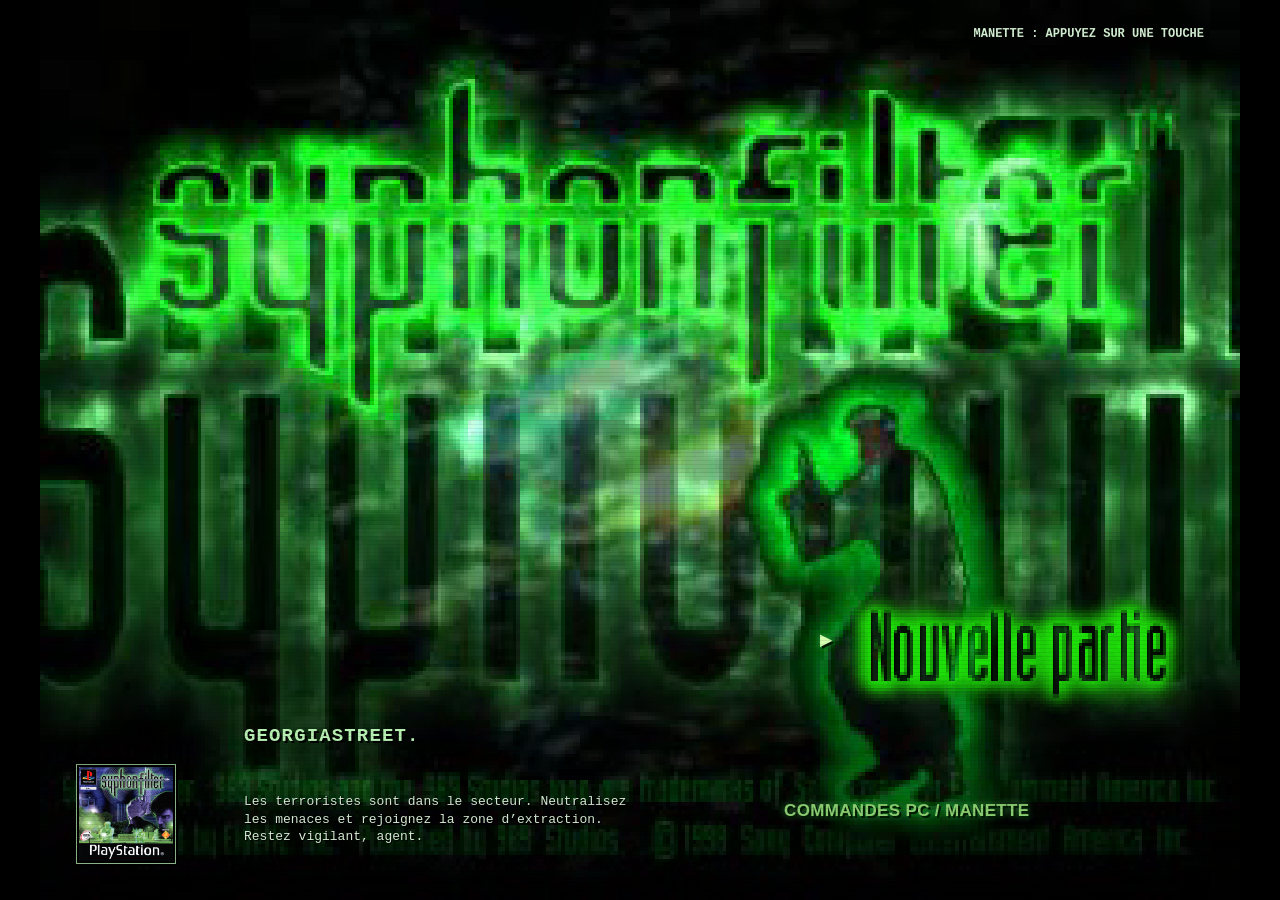
==== commit 7463c2f7: "Preview controller menu and PS1 patrol" ====
--- a/preview/index.html
+++ b/preview/index.html
@@ -5,7 +5,7 @@
   <meta name="viewport" content="width=device-width,initial-scale=1">
   <meta name="theme-color" content="#07100e">
   <title>Syphon Filter — Georgia Street</title>
-  <link rel="stylesheet" href="web/interface.css?v=7">
+  <link rel="stylesheet" href="web/interface.css?v=8">
 </head>
 <body>
   <main class="game-shell" aria-label="Syphon Filter, mission Georgia Street">
@@ -15,8 +15,8 @@
     <div class="objectives"><div class="objectives-title">OBJECTIFS PROVISOIRES <span id="remaining-hud">MENACES · 03</span></div><div class="objective" id="objective-threats"><b>01</b><span>Sécuriser la zone</span></div><div class="objective" id="objective-exit"><b>02</b><span>Rejoindre l’extraction</span></div><span id="objective-hud" class="sr-only">SÉCURISEZ LA ZONE</span></div>
     <div class="reticle" aria-hidden="true"><i></i></div>
     <div class="message" id="message" aria-live="polite">EN ATTENTE DE L’AGENT</div>
-    <div class="hud-bottom"><div class="health"><div class="hud-label">INTÉGRITÉ <strong id="health-hud">100</strong></div><div class="meter"><div id="health-bar"></div></div></div><div class="agent-label"><span>AGENT DE TERRAIN</span><strong>GABE LOGAN</strong></div><div class="ammo"><span>9 MM · SILENCIEUX</span><strong id="ammo-hud">15 / 45</strong></div></div>
-    <button class="help-open" id="help-open" type="button" aria-haspopup="dialog">? &nbsp; COMMANDES PC · H</button>
+    <div class="hud-bottom"><div class="health"><div class="hud-label">INTÉGRITÉ <strong id="health-hud">100</strong></div><div class="meter"><div id="health-bar"></div></div></div><div class="agent-label"><span>AGENT DE TERRAIN</span><strong>GABE LOGAN</strong></div><div class="ammo"><img class="weapon-icon" src="web/assets/weapon-icon.png" alt="Pistolet équipé"><div><span>9 MM · SILENCIEUX</span><strong id="ammo-hud">15 / 45</strong></div></div></div>
+    <button class="help-open" id="help-open" type="button" aria-haspopup="dialog">? &nbsp; COMMANDES · H / OPTIONS</button>
     <div class="controls-hint">Z / S <span>AVANCER / RECULER</span><i>·</i> Q / D <span>TOURNER</span><i>·</i> SOURIS <span>VISER</span><i>·</i> CLIC GAUCHE / ESPACE <span>TIRER</span><i>·</i> E <span>INTERAGIR</span><i>·</i> R <span>RECHARGER</span><i>·</i> H <span>AIDE</span></div>
     <div class="sr-only" aria-hidden="true"><span id="health-side">100 %</span><span id="ammo-side">15 / 45</span><span id="status-side">EN ATTENTE</span></div>
     <div class="cinematics" id="cinematics" hidden><video id="intro-video" playsinline preload="none" aria-label="Cinématique originale du jeu"></video><button type="button" id="skip-intro">PASSER LES CINÉMATIQUES <span>→</span></button></div>
@@ -31,8 +31,9 @@
           <h2 id="overlay-title">GEORGIA<br><em>STREET.</em></h2>
           <p id="overlay-text">Les terroristes sont dans le secteur. Neutralisez les menaces et rejoignez la zone d’extraction. Restez vigilant, agent.</p>
           <div class="briefing-hint">▼ &nbsp; FAIS DÉFILER LE TEXTE POUR LIRE LES OBJECTIFS</div>
-          <button id="start" type="button"><span class="title-start-label">NOUVELLE PARTIE</span><img class="title-start-sprite" src="web/assets/title-new.png" alt="" aria-hidden="true"></button>
-          <button class="help-link" id="help-brief" type="button" aria-haspopup="dialog">COMMANDES PC</button>
+          <button id="start" type="button" data-gamepad-selected="true"><span class="title-start-label">NOUVELLE PARTIE</span><img class="title-start-sprite" src="web/assets/title-new.png" alt="" aria-hidden="true"></button>
+          <button class="help-link" id="help-brief" type="button" aria-haspopup="dialog">COMMANDES PC / MANETTE</button>
+          <div class="gamepad-status" id="gamepad-status" aria-live="polite">MANETTE : APPUYEZ SUR UNE TOUCHE</div>
           <div class="overlay-meta"><span>CLAVIER + SOURIS</span><span>PROTOTYPE JOUABLE</span></div>
         </div>
         <figure class="cover-display" aria-label="Jaquette originale française du jeu PlayStation">
@@ -43,7 +44,7 @@
       </div>
     </div>
     <dialog id="controls-dialog" class="controls-dialog" aria-labelledby="controls-title">
-      <div class="tutorial-heading"><span>GUIDE DE TERRAIN / PC</span><h2 id="controls-title">COMMANDES <em>PC</em></h2><p>Prends le temps de t’entraîner : la partie est en pause pendant la lecture.</p></div>
+      <div class="tutorial-heading"><span>GUIDE DE TERRAIN / PC &amp; MANETTE</span><h2 id="controls-title">COMMANDES <em>DE JEU</em></h2><p>La partie est en pause pendant la lecture. Pour détecter une manette branchée, appuie d’abord sur une de ses touches.</p></div>
       <div class="tutorial-grid">
         <div><div class="tutorial-keys"><kbd>Z</kbd><kbd>Q</kbd><kbd>S</kbd><kbd>D</kbd><span>ou</span><kbd>↑</kbd><kbd>←</kbd><kbd>↓</kbd><kbd>→</kbd></div><strong>Se déplacer</strong><p>Z avance, S recule ; Q et D font tourner Gabe à gauche et à droite.</p></div>
         <div><div class="tutorial-keys"><kbd>SOURIS</kbd></div><strong>Regarder et viser</strong><p>Bouge la souris pour tourner la caméra et placer le viseur sur une cible.</p></div>
@@ -51,23 +52,27 @@
         <div><div class="tutorial-keys"><kbd>E</kbd></div><strong>Examiner</strong><p>Approche-toi d’un ennemi neutralisé ou d’un mécanisme et appuie sur E. Certains mécanismes restent à intégrer.</p></div>
         <div><div class="tutorial-keys"><kbd>R</kbd><kbd>MAJ</kbd></div><strong>Recharger / marcher</strong><p>R recharge. Maintiens Maj pour te déplacer plus lentement.</p></div>
         <div><div class="tutorial-keys"><kbd>ÉCHAP</kbd><kbd>CLIC</kbd></div><strong>Libérer la souris</strong><p>Échap libère le pointeur ; clique dans le jeu pour reprendre la visée.</p></div>
+        <div><div class="tutorial-keys"><kbd>STICK GAUCHE</kbd><kbd>STICK DROIT</kbd></div><strong>Manette : bouger et viser</strong><p>Stick gauche : avancer, reculer et tourner. Stick droit : orienter la caméra et viser.</p></div>
+        <div><div class="tutorial-keys"><kbd>R2</kbd><kbd>□</kbd><kbd>✕</kbd></div><strong>Manette : actions</strong><p>R2 : tirer (une pression par tir) ; Carré : recharger ; Croix : examiner, valider ou passer les cinématiques.</p></div>
       </div>
-      <div class="tutorial-actions"><span>Appuie sur H pour rouvrir ce guide à tout moment.</span><button type="button" id="help-close">J’AI COMPRIS <b>→</b></button></div>
+      <div class="tutorial-actions"><span>H ou Options : ouvrir ou fermer ce guide. Croix : valider.</span><button type="button" id="help-close">J’AI COMPRIS <b>→</b></button></div>
     </dialog>
   </main>
-  <script src="web/assets/intro-briefing.js?v=7"></script>
-  <script src="web/assets/georgia-street.js?v=7"></script>
-  <script src="web/assets/georgia-textured.js?v=7"></script>
-  <script src="web/assets/characters.js?v=7"></script>
-  <script src="web/assets/animations.js?v=7"></script>
-  <script src="web/assets/props.js?v=7"></script>
-  <script src="web/assets/weapon.js?v=7"></script>
-  <script src="web/math.js?v=7"></script>
-  <script src="web/renderer.js?v=7"></script>
-  <script src="web/title-screen.js?v=7"></script>
-  <script src="web/tutorial.js?v=7"></script>
-  <script src="web/mission.js?v=7"></script>
-  <script src="web/ps1-rules.js?v=7"></script>
-  <script src="web/game.js?v=7"></script>
+  <script src="web/assets/intro-briefing.js?v=8"></script>
+  <script src="web/assets/georgia-street.js?v=8"></script>
+  <script src="web/assets/georgia-textured.js?v=8"></script>
+  <script src="web/assets/characters.js?v=8"></script>
+  <script src="web/assets/animations.js?v=8"></script>
+  <script src="web/assets/animations-extra.js?v=8"></script>
+  <script src="web/assets/props.js?v=8"></script>
+  <script src="web/assets/opening-actors.js?v=8"></script>
+  <script src="web/assets/weapon.js?v=8"></script>
+  <script src="web/math.js?v=8"></script>
+  <script src="web/renderer.js?v=8"></script>
+  <script src="web/title-screen.js?v=8"></script>
+  <script src="web/tutorial.js?v=8"></script>
+  <script src="web/mission.js?v=8"></script>
+  <script src="web/ps1-rules.js?v=8"></script>
+  <script src="web/game.js?v=8"></script>
 </body>
 </html>
--- a/preview/web/interface.css
+++ b/preview/web/interface.css
@@ -135,3 +135,10 @@
 .overlay:not(.briefing) #start .title-start-sprite{display:block;width:100%;height:auto;image-rendering:pixelated;filter:drop-shadow(1px 1px 1px #000)}
 .overlay:not(.briefing) #start::before{left:0;top:42%;line-height:1;opacity:1}
 .overlay:not(.briefing) #start:hover .title-start-sprite,.overlay:not(.briefing) #start:focus-visible .title-start-sprite{filter:brightness(1.3) drop-shadow(0 0 5px #64ff75)}
+/* The handgun indicator uses the two original PS1 interface sprites. */
+.ammo{display:flex;align-items:center;gap:10px}.weapon-icon{width:96px;height:auto;image-rendering:pixelated;filter:brightness(2) drop-shadow(1px 1px 1px #000)}
+@media(max-width:700px){.weapon-icon{width:64px}}
+.overlay:not(.briefing) #start::before{opacity:0}
+.overlay:not(.briefing) #start[data-gamepad-selected="true"]::before,.overlay:not(.briefing) #help-brief[data-gamepad-selected="true"]::before,.overlay:not(.briefing) #start:hover::before,.overlay:not(.briefing) #start:focus-visible::before{opacity:1}
+.gamepad-status{display:none}
+.overlay:not(.briefing) .gamepad-status{display:block;position:absolute;top:3%;right:3%;max-width:58%;color:#d2eed0;text-align:right;text-shadow:1px 1px #000;font:700 clamp(9px,1vw,12px)/1.3 'Courier New',monospace;pointer-events:none}
